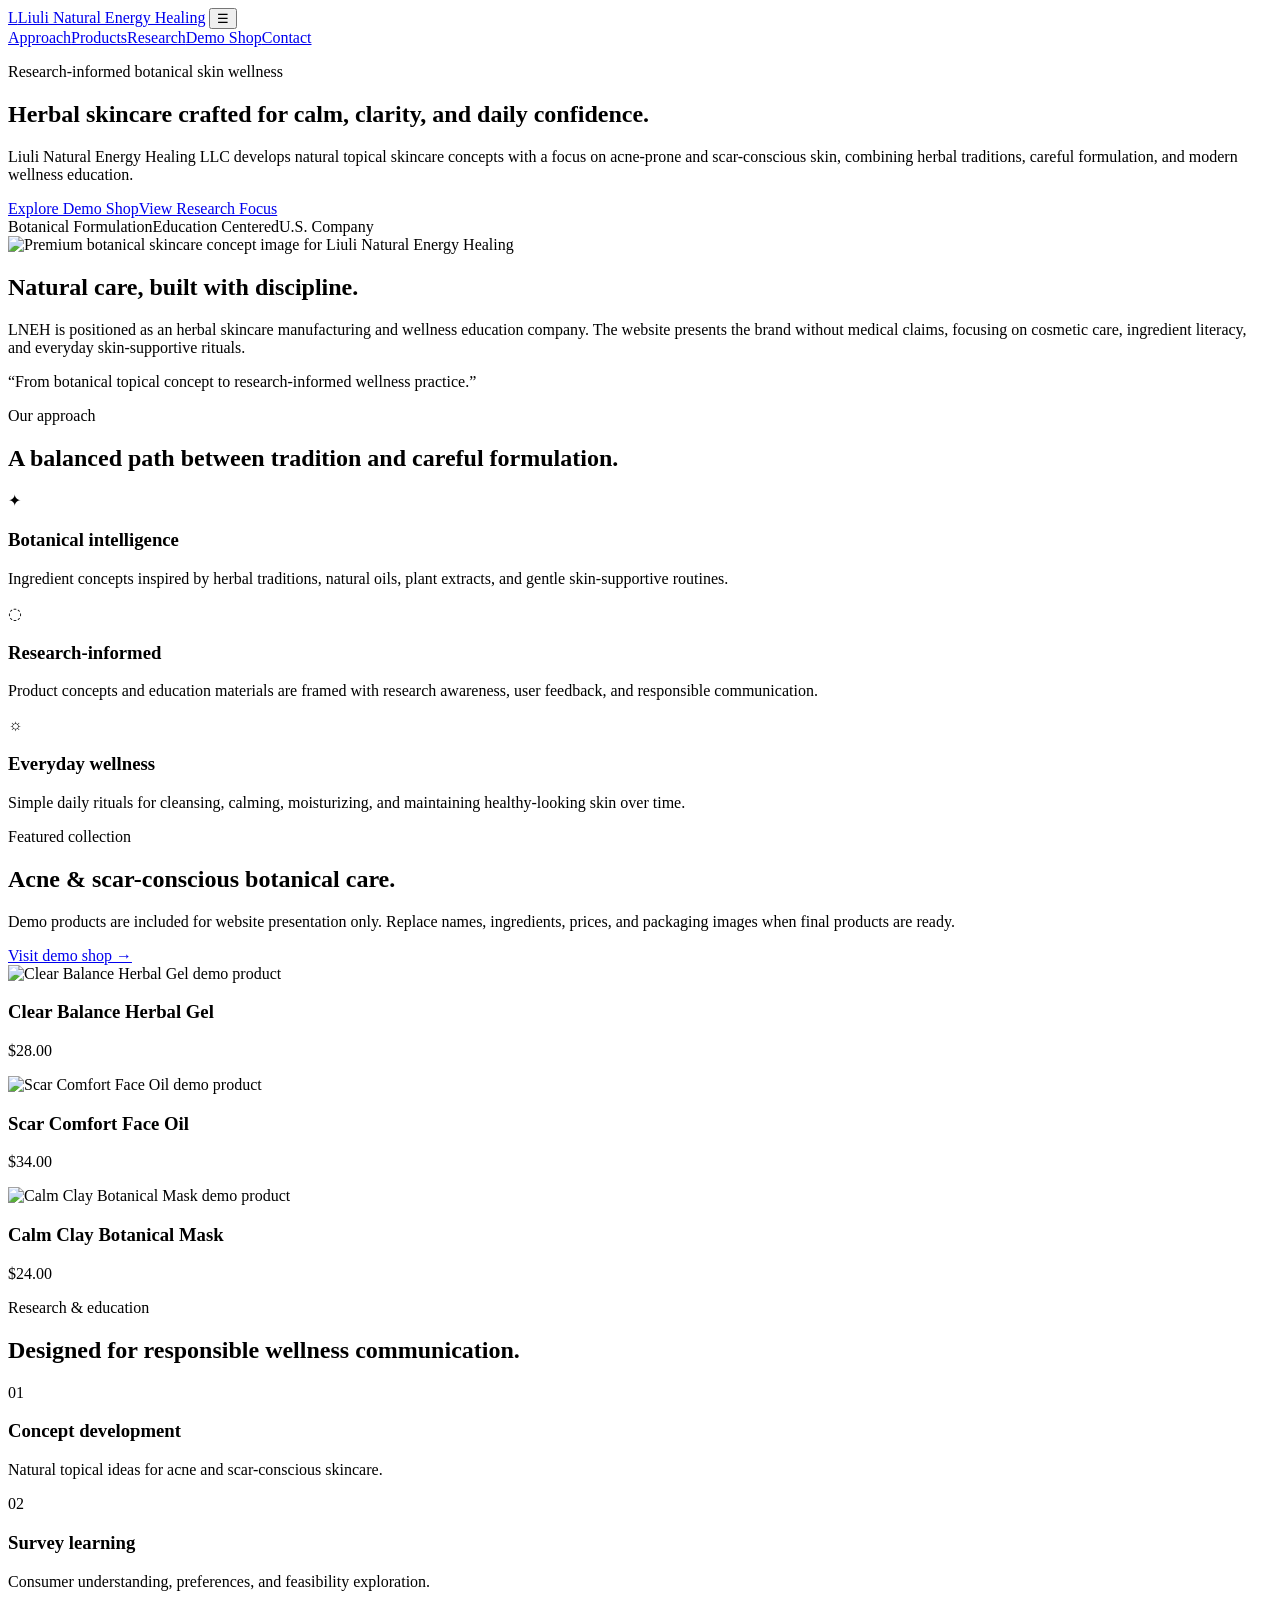
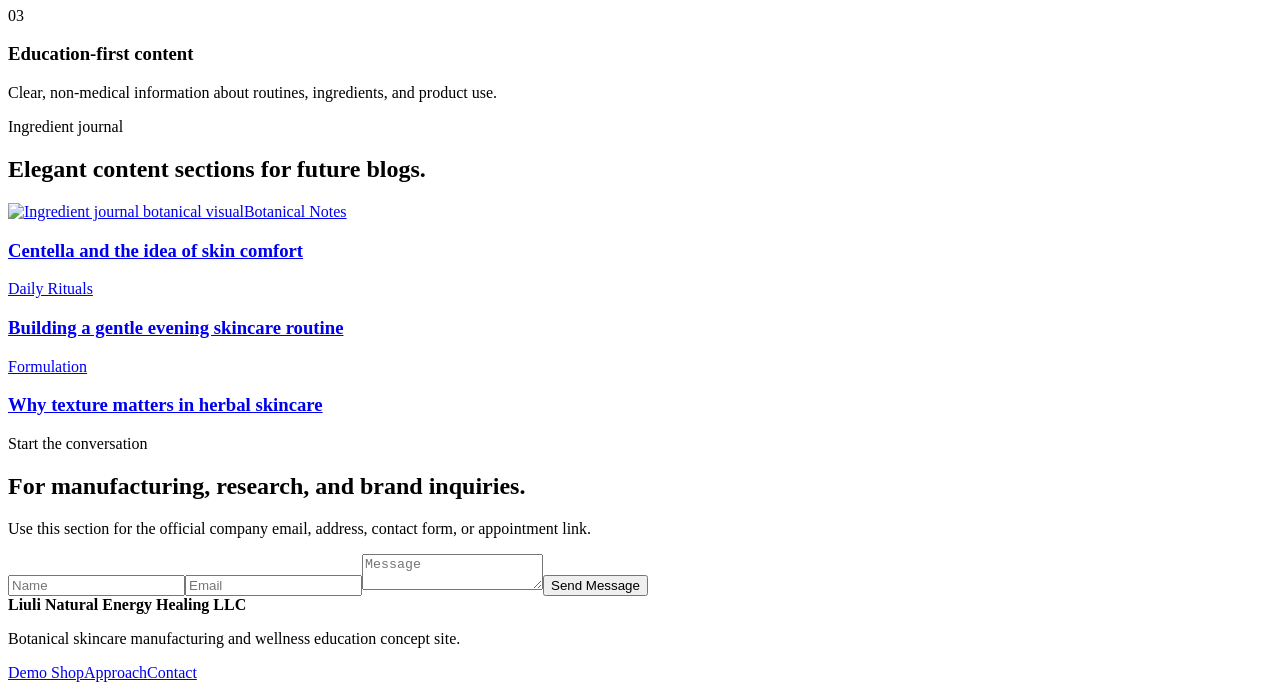
==== index.html @ 3bc0434c "Add files via upload" ====
<!doctype html>
<html lang="en">
<head>
  <meta charset="UTF-8" />
  <meta name="viewport" content="width=device-width, initial-scale=1.0" />
  <title>Liuli Natural Energy Healing | Botanical Skin Wellness</title>
  <meta name="description" content="Liuli Natural Energy Healing is a research-informed herbal skincare and wellness concept focused on botanical acne and scar care education, manufacturing, and natural living." />
  <link rel="preconnect" href="https://fonts.googleapis.com">
  <link rel="preconnect" href="https://fonts.gstatic.com" crossorigin>
  <link href="https://fonts.googleapis.com/css2?family=Cormorant+Garamond:wght@500;600;700&family=Inter:wght@400;500;600;700&display=swap" rel="stylesheet">
  <link rel="stylesheet" href="assets/styles.css" />
</head>
<body>
  <header class="site-header">
    <a class="brand" href="index.html"><span class="brand-mark">L</span><span>Liuli Natural Energy Healing</span></a>
    <button class="nav-toggle" aria-label="Open navigation">☰</button>
    <nav class="nav">
      <a href="#approach">Approach</a><a href="#products">Products</a><a href="#research">Research</a><a href="shop.html">Demo Shop</a><a class="nav-cta" href="#contact">Contact</a>
    </nav>
  </header>

  <main>
    <section class="hero">
      <div class="hero-copy reveal">
        <p class="eyebrow">Research-informed botanical skin wellness</p>
        <h1>Herbal skincare crafted for calm, clarity, and daily confidence.</h1>
        <p class="lead">Liuli Natural Energy Healing LLC develops natural topical skincare concepts with a focus on acne-prone and scar-conscious skin, combining herbal traditions, careful formulation, and modern wellness education.</p>
        <div class="hero-actions"><a class="btn primary" href="shop.html">Explore Demo Shop</a><a class="btn ghost" href="#research">View Research Focus</a></div>
        <div class="trust-row"><span>Botanical Formulation</span><span>Education Centered</span><span>U.S. Company</span></div>
      </div>
      <div class="hero-art reveal">
        <img src="assets/images/hero-botanical-skincare.svg" alt="Premium botanical skincare concept image for Liuli Natural Energy Healing">
      </div>
    </section>

    <section class="section intro-grid">
      <article><h2>Natural care, built with discipline.</h2><p>LNEH is positioned as an herbal skincare manufacturing and wellness education company. The website presents the brand without medical claims, focusing on cosmetic care, ingredient literacy, and everyday skin-supportive rituals.</p></article>
      <article class="note-card"><p>“From botanical topical concept to research-informed wellness practice.”</p></article>
    </section>

    <section id="approach" class="section">
      <div class="section-heading"><p class="eyebrow">Our approach</p><h2>A balanced path between tradition and careful formulation.</h2></div>
      <div class="cards three">
        <div class="card"><span class="icon">✦</span><h3>Botanical intelligence</h3><p>Ingredient concepts inspired by herbal traditions, natural oils, plant extracts, and gentle skin-supportive routines.</p></div>
        <div class="card"><span class="icon">◌</span><h3>Research-informed</h3><p>Product concepts and education materials are framed with research awareness, user feedback, and responsible communication.</p></div>
        <div class="card"><span class="icon">☼</span><h3>Everyday wellness</h3><p>Simple daily rituals for cleansing, calming, moisturizing, and maintaining healthy-looking skin over time.</p></div>
      </div>
    </section>

    <section id="products" class="section split-section">
      <div><p class="eyebrow">Featured collection</p><h2>Acne & scar-conscious botanical care.</h2><p>Demo products are included for website presentation only. Replace names, ingredients, prices, and packaging images when final products are ready.</p><a class="text-link" href="shop.html">Visit demo shop →</a></div>
      <div class="mini-shop">
        <article><img class="mini-img" src="assets/images/clear-balance-gel.svg" alt="Clear Balance Herbal Gel demo product"><h3>Clear Balance Herbal Gel</h3><p>$28.00</p></article>
        <article><img class="mini-img" src="assets/images/scar-comfort-oil.svg" alt="Scar Comfort Face Oil demo product"><h3>Scar Comfort Face Oil</h3><p>$34.00</p></article>
        <article><img class="mini-img" src="assets/images/calm-clay-mask.svg" alt="Calm Clay Botanical Mask demo product"><h3>Calm Clay Botanical Mask</h3><p>$24.00</p></article>
      </div>
    </section>

    <section id="research" class="section research-band">
      <div><p class="eyebrow">Research & education</p><h2>Designed for responsible wellness communication.</h2></div>
      <div class="timeline">
        <div><span>01</span><h3>Concept development</h3><p>Natural topical ideas for acne and scar-conscious skincare.</p></div>
        <div><span>02</span><h3>Survey learning</h3><p>Consumer understanding, preferences, and feasibility exploration.</p></div>
        <div><span>03</span><h3>Education-first content</h3><p>Clear, non-medical information about routines, ingredients, and product use.</p></div>
      </div>
    </section>

    <section class="section journal">
      <div class="section-heading"><p class="eyebrow">Ingredient journal</p><h2>Elegant content sections for future blogs.</h2></div>
      <div class="cards three">
        <a class="article-card image-card" href="#"><img src="assets/images/ingredient-journal.svg" alt="Ingredient journal botanical visual"><span>Botanical Notes</span><h3>Centella and the idea of skin comfort</h3></a>
        <a class="article-card" href="#"><span>Daily Rituals</span><h3>Building a gentle evening skincare routine</h3></a>
        <a class="article-card" href="#"><span>Formulation</span><h3>Why texture matters in herbal skincare</h3></a>
      </div>
    </section>

    <section id="contact" class="section contact-panel">
      <div><p class="eyebrow">Start the conversation</p><h2>For manufacturing, research, and brand inquiries.</h2><p>Use this section for the official company email, address, contact form, or appointment link.</p></div>
      <form><input placeholder="Name"><input placeholder="Email"><textarea placeholder="Message"></textarea><button class="btn primary" type="button">Send Message</button></form>
    </section>
  </main>

  <footer><div><strong>Liuli Natural Energy Healing LLC</strong><p>Botanical skincare manufacturing and wellness education concept site.</p></div><div><a href="shop.html">Demo Shop</a><a href="#approach">Approach</a><a href="#contact">Contact</a></div></footer>
  <script src="assets/script.js"></script>
</body>
</html>
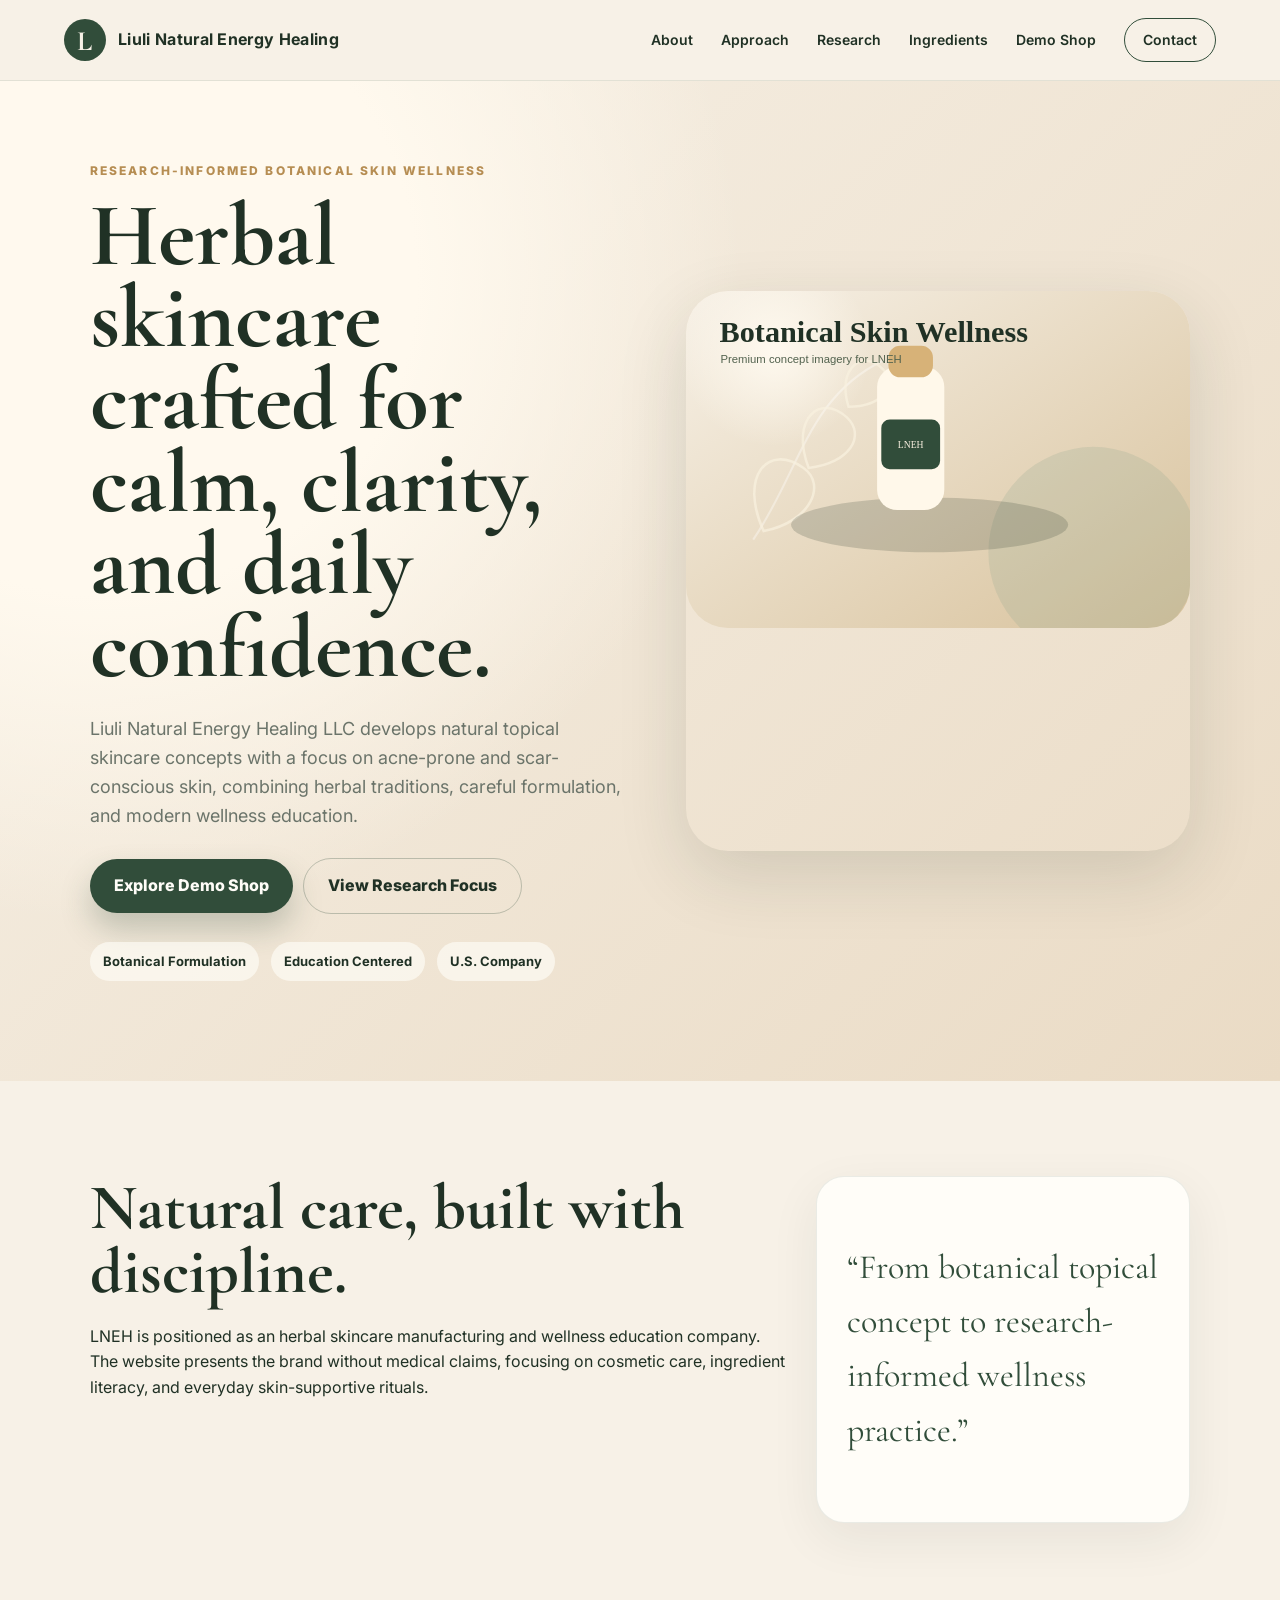
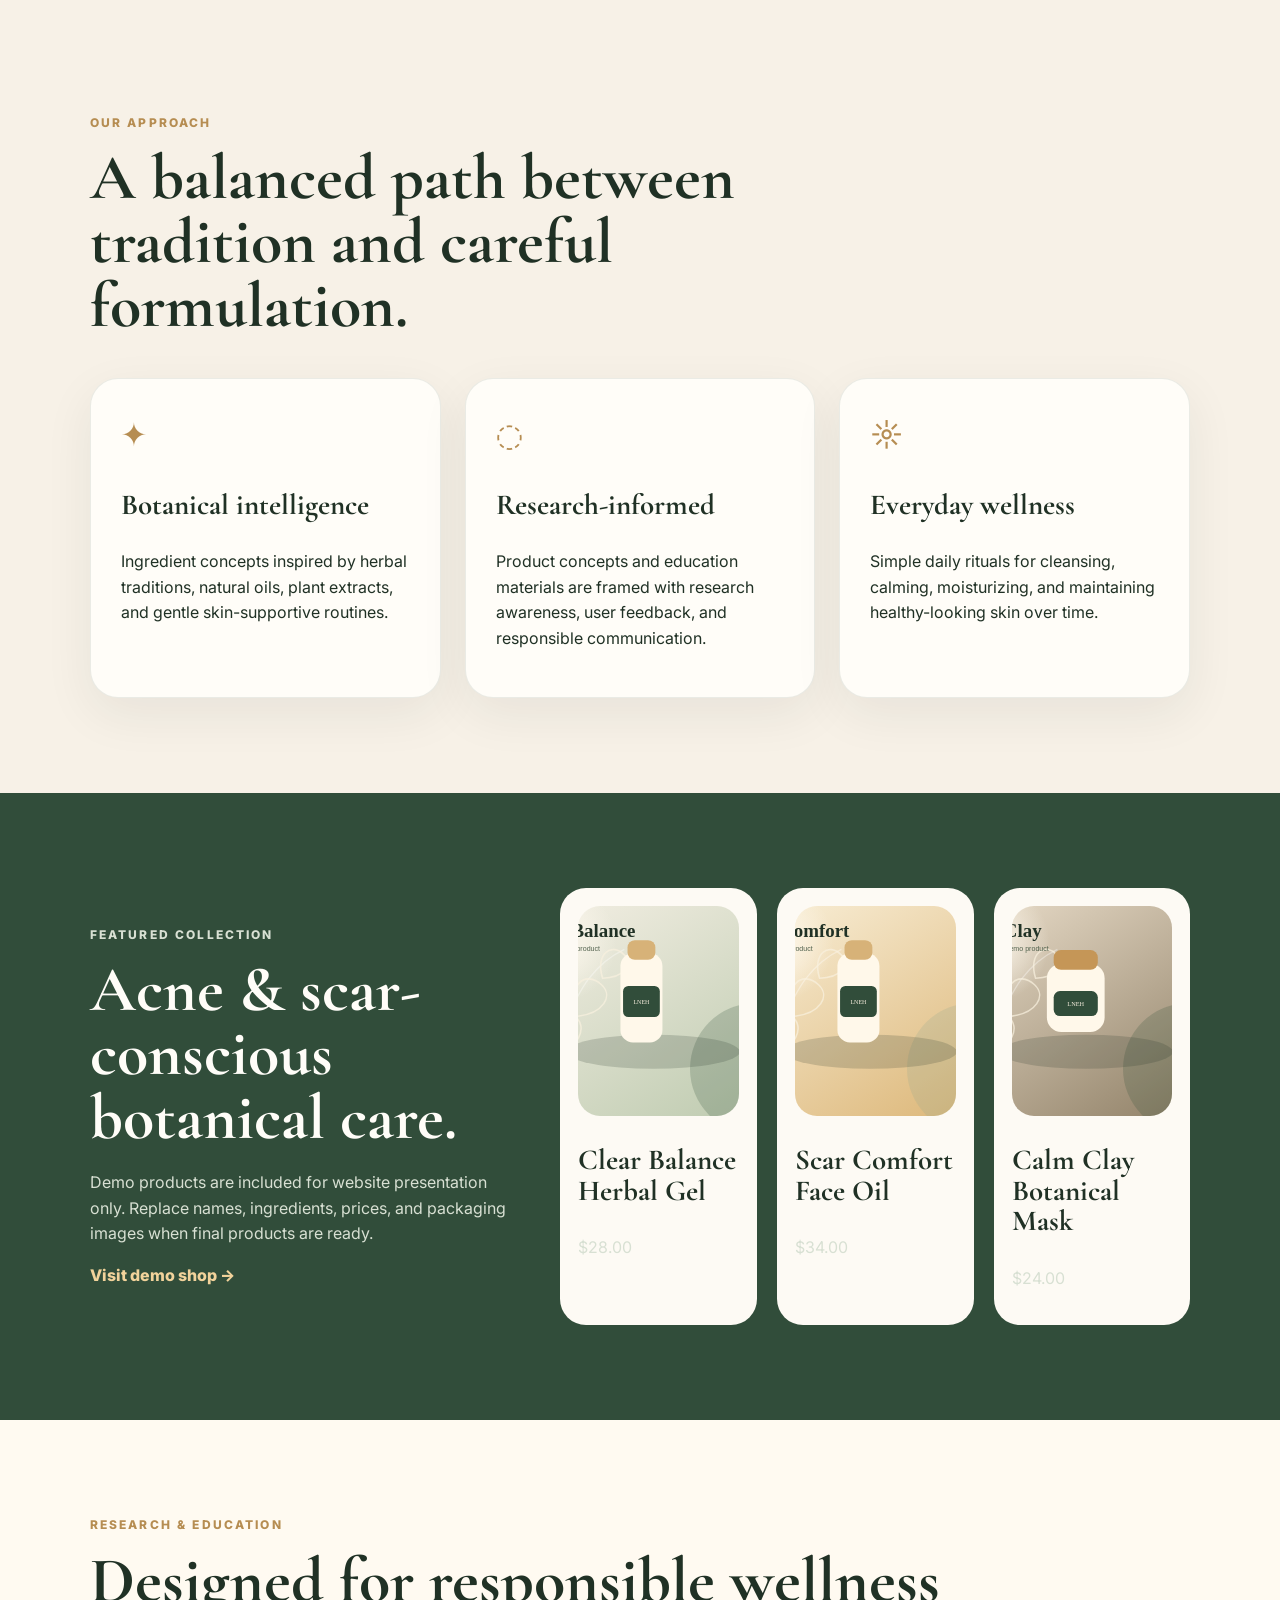
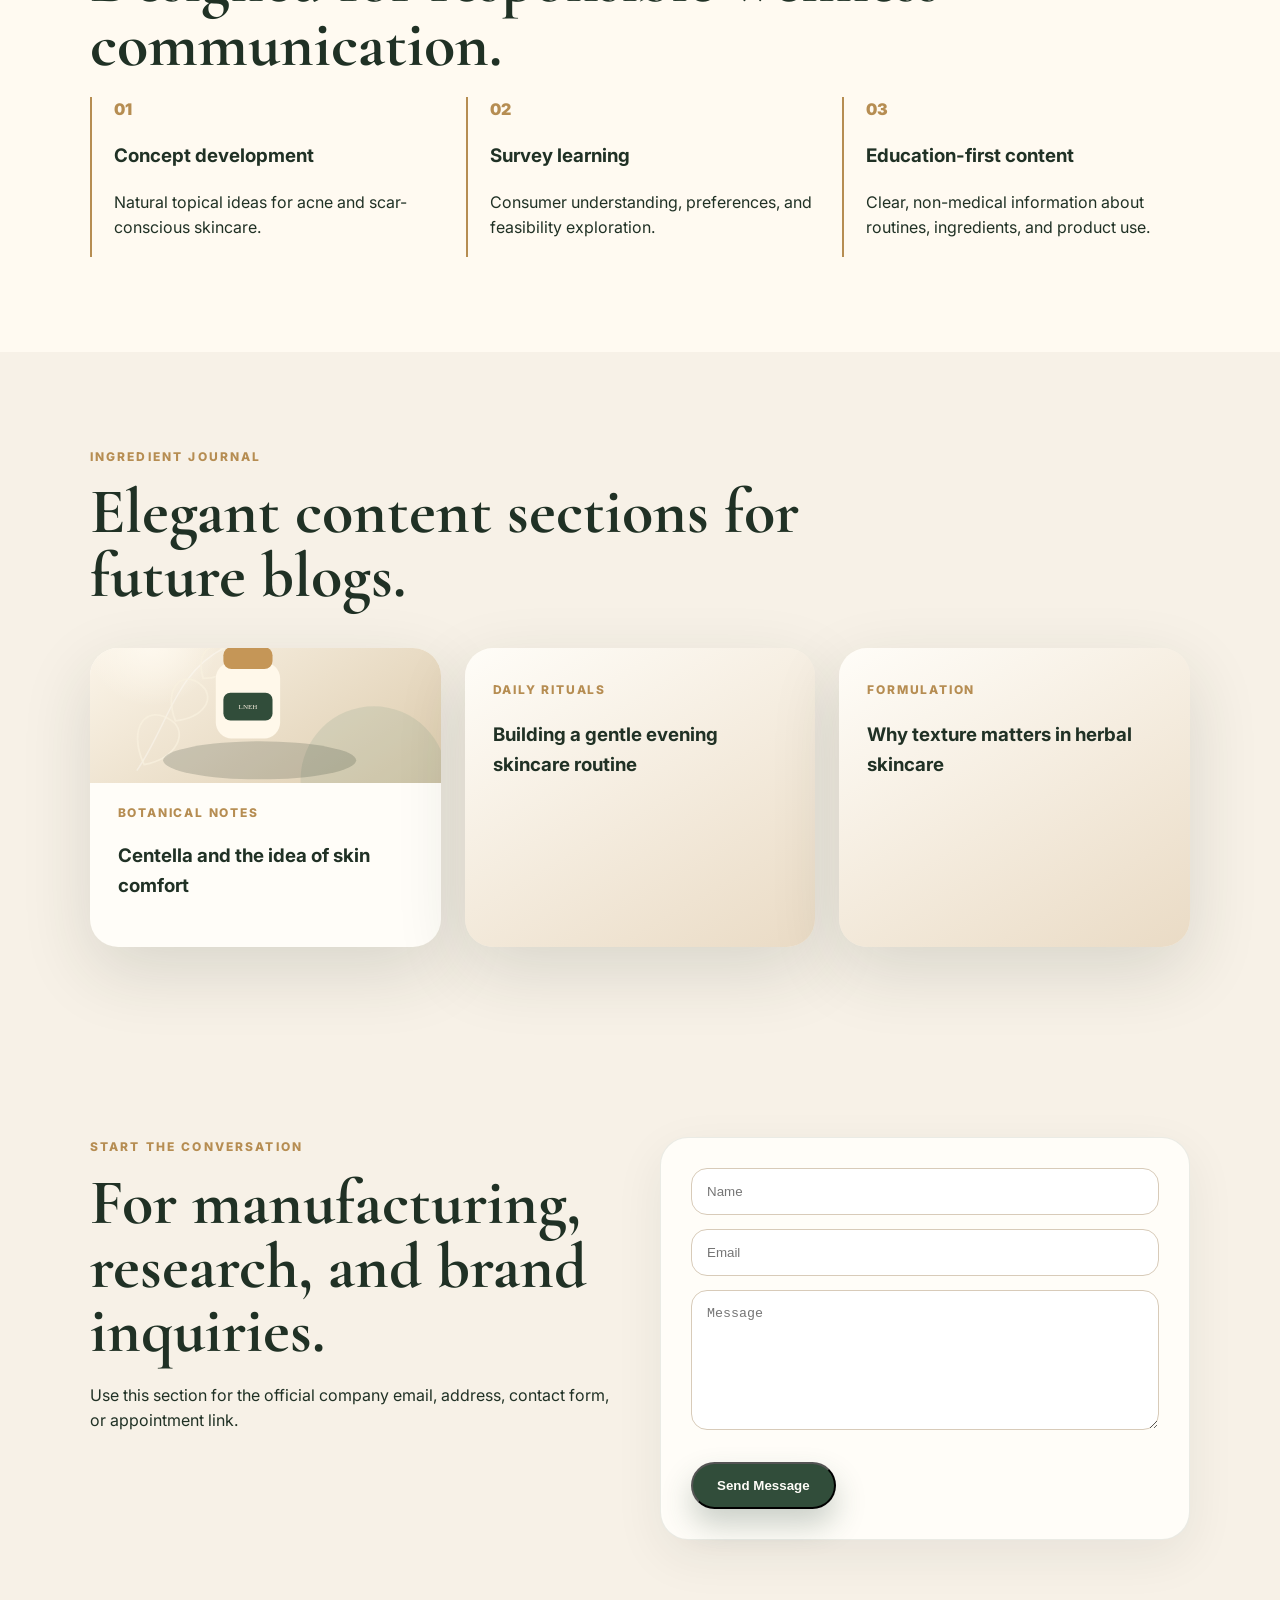
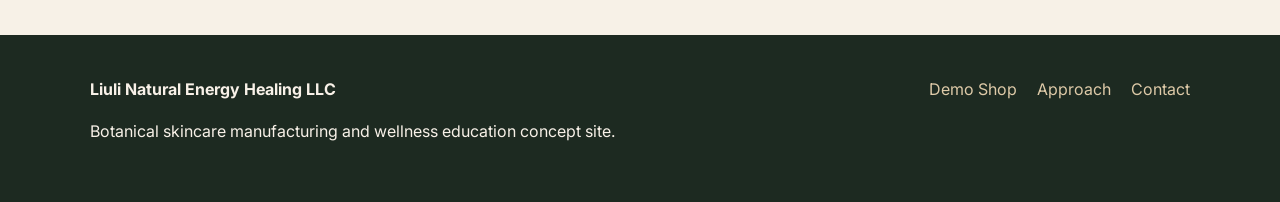
==== commit 93fa3447: "Add files via upload" ====
--- a/index.html
+++ b/index.html
@@ -15,7 +15,7 @@
     <a class="brand" href="index.html"><span class="brand-mark">L</span><span>Liuli Natural Energy Healing</span></a>
     <button class="nav-toggle" aria-label="Open navigation">☰</button>
     <nav class="nav">
-      <a href="#approach">Approach</a><a href="#products">Products</a><a href="#research">Research</a><a href="shop.html">Demo Shop</a><a class="nav-cta" href="#contact">Contact</a>
+      <a href="pages/about.html">About</a><a href="pages/approach.html">Approach</a><a href="pages/research.html">Research</a><a href="pages/ingredients.html">Ingredients</a><a href="shop.html">Demo Shop</a><a class="nav-cta" href="pages/contact.html">Contact</a>
     </nav>
   </header>
 
--- a/assets/styles.css
+++ b/assets/styles.css
@@ -0,0 +1,12 @@
+:root{--ink:#203125;--muted:#6b746a;--cream:#f7f1e7;--soft:#efe3d1;--sage:#8ca58d;--deep:#314d3a;--gold:#b68d52;--white:#fffdf8;--shadow:0 24px 70px rgba(32,49,37,.14);--radius:28px}*{box-sizing:border-box}html{scroll-behavior:smooth}body{margin:0;font-family:Inter,system-ui,sans-serif;color:var(--ink);background:var(--cream);line-height:1.6}a{text-decoration:none;color:inherit}.site-header{position:sticky;top:0;z-index:20;display:flex;align-items:center;justify-content:space-between;padding:18px 5vw;background:rgba(247,241,231,.86);backdrop-filter:blur(18px);border-bottom:1px solid rgba(49,77,58,.1)}.brand{display:flex;align-items:center;gap:12px;font-weight:700;letter-spacing:.02em}.brand-mark{display:grid;place-items:center;width:42px;height:42px;border-radius:50%;background:var(--deep);color:var(--cream);font-family:'Cormorant Garamond',serif;font-size:28px}.nav{display:flex;align-items:center;gap:28px;font-size:14px;font-weight:600}.nav-cta{padding:10px 18px;border:1px solid var(--deep);border-radius:999px}.nav-toggle{display:none;background:none;border:0;font-size:24px}.hero{min-height:86vh;display:grid;grid-template-columns:1.03fr .97fr;gap:60px;align-items:center;padding:80px 7vw 100px;background:radial-gradient(circle at 8% 20%,#fff9ee 0 22%,transparent 45%),linear-gradient(135deg,#f7f1e7 0%,#eadbc5 100%)}.eyebrow{text-transform:uppercase;letter-spacing:.18em;font-size:12px;font-weight:800;color:var(--gold);margin:0 0 14px}.hero h1,.shop-hero h1{font-family:'Cormorant Garamond',serif;font-size:clamp(48px,7vw,94px);line-height:.92;margin:0 0 26px}.lead{font-size:18px;color:var(--muted);max-width:640px}.btn{display:inline-flex;align-items:center;justify-content:center;padding:14px 24px;border-radius:999px;font-weight:800;margin:10px 10px 0 0}.primary{background:var(--deep);color:var(--white);box-shadow:0 16px 30px rgba(49,77,58,.25)}.ghost{border:1px solid rgba(49,77,58,.28)}.trust-row{display:flex;flex-wrap:wrap;gap:12px;margin-top:28px}.trust-row span{padding:9px 13px;border-radius:999px;background:rgba(255,253,248,.65);font-size:13px;font-weight:700}.hero-art{position:relative;min-height:560px;border-radius:42px;overflow:hidden;background:linear-gradient(160deg,#344f3c,#8ca58d 52%,#decaa8);box-shadow:var(--shadow)}.hero-art:before{content:"";position:absolute;inset:8%;border:1px solid rgba(255,255,255,.35);border-radius:36px}.float-card{position:absolute;left:10%;bottom:11%;width:250px;background:rgba(255,253,248,.9);border-radius:24px;padding:24px;box-shadow:var(--shadow);z-index:2}.jar{height:210px;border-radius:34px 34px 44px 44px;background:linear-gradient(#fff8ec,#d3a66d 35%,#314d3a 36% 72%,#f4ead7 72%);box-shadow:inset 0 0 0 1px rgba(0,0,0,.05);margin-bottom:18px}.orb{position:absolute;border-radius:50%;filter:blur(.2px);opacity:.7}.orb-one{width:230px;height:230px;right:10%;top:12%;background:rgba(255,255,255,.18)}.orb-two{width:180px;height:180px;right:30%;bottom:8%;background:rgba(182,141,82,.35)}.botanical-frame{position:absolute;right:8%;top:12%;display:grid;gap:12px}.botanical-frame span{padding:11px 16px;background:rgba(255,253,248,.78);border-radius:999px;font-weight:700;color:var(--deep)}.section{padding:95px 7vw}.intro-grid{display:grid;grid-template-columns:1.3fr .7fr;gap:30px}.section h2{font-family:'Cormorant Garamond',serif;font-size:clamp(36px,5vw,64px);line-height:1;margin:0 0 20px}.note-card,.card,.product,.filters,.contact-panel form{background:var(--white);border:1px solid rgba(49,77,58,.1);border-radius:var(--radius);padding:30px;box-shadow:0 16px 50px rgba(32,49,37,.07)}.note-card{display:grid;place-items:center;font-family:'Cormorant Garamond',serif;font-size:34px;color:var(--deep)}.section-heading{max-width:780px;margin-bottom:40px}.cards{display:grid;gap:24px}.three{grid-template-columns:repeat(3,1fr)}.card .icon{font-size:32px;color:var(--gold)}.card h3,.product h3,.mini-shop h3{font-family:'Cormorant Garamond',serif;font-size:29px;line-height:1.05}.split-section{display:grid;grid-template-columns:.8fr 1.2fr;gap:50px;align-items:center;background:var(--deep);color:var(--white)}.split-section p{color:#d8e0d3}.text-link{font-weight:800;color:#f2d39b}.mini-shop{display:grid;grid-template-columns:repeat(3,1fr);gap:20px}.mini-shop article{background:#fdfaf4;color:var(--ink);border-radius:26px;padding:18px}.mini-img,.product-img{height:210px;border-radius:22px;background:linear-gradient(145deg,#f4ead7,#c99d60);position:relative;overflow:hidden}.mini-img:after,.product-img:after{content:"";position:absolute;width:105px;height:145px;border-radius:25px;left:50%;top:50%;transform:translate(-50%,-50%);background:linear-gradient(#fbf4e8,#e0bb7a 35%,#314d3a 36% 70%,#fff8ea 70%);box-shadow:0 20px 40px rgba(0,0,0,.16)}.serum,.oil{background:linear-gradient(145deg,#ebe4c9,#a6b999)}.mask,.clay{background:linear-gradient(145deg,#dacdb7,#796a52)}.research-band{background:#fffaf1}.timeline{display:grid;grid-template-columns:repeat(3,1fr);gap:28px}.timeline div{border-left:2px solid var(--gold);padding-left:22px}.timeline span{font-weight:900;color:var(--gold)}.article-card{display:block;min-height:240px;background:linear-gradient(150deg,#fffdf8,#eadbc5);border-radius:var(--radius);padding:28px;box-shadow:var(--shadow)}.article-card span{font-size:12px;text-transform:uppercase;letter-spacing:.15em;color:var(--gold);font-weight:800}.contact-panel{display:grid;grid-template-columns:1fr 1fr;gap:40px;align-items:start}.contact-panel input,.contact-panel textarea{width:100%;margin-bottom:14px;padding:15px;border-radius:16px;border:1px solid #d8cbb9;background:#fff}.contact-panel textarea{min-height:140px}footer{display:flex;justify-content:space-between;gap:30px;padding:42px 7vw;background:#1d2a21;color:#f8f1e8}footer a{display:inline-block;margin-left:20px;color:#decaa8}.shop-hero{padding:90px 7vw 55px;background:linear-gradient(135deg,#f7f1e7,#eadbc5)}.shop-hero p{max-width:680px;color:var(--muted)}.shop-layout{display:grid;grid-template-columns:260px 1fr;gap:28px;padding:40px 7vw 95px}.filters{height:max-content;position:sticky;top:96px}.filters a{display:block;padding:12px 0;border-bottom:1px solid #eadbc5;font-weight:700}.filter-note{margin-top:20px;padding:14px;background:#f5ead8;border-radius:16px;font-size:13px}.product-grid{display:grid;grid-template-columns:repeat(3,1fr);gap:24px}.badge{display:inline-block;margin-top:18px;color:var(--gold);font-size:12px;text-transform:uppercase;font-weight:900;letter-spacing:.13em}.product button{width:100%;border:0;border-radius:999px;background:var(--deep);color:var(--white);padding:13px 18px;font-weight:800;margin-top:12px}.mist{background:linear-gradient(145deg,#f5e4c9,#b8c5a9)}.cream{background:linear-gradient(145deg,#fff0d6,#dbb97a)}.kit{background:linear-gradient(145deg,#efe2c8,#6f8a70)}.reveal{opacity:0;transform:translateY(18px);transition:.8s ease}.reveal.visible{opacity:1;transform:none}@media(max-width:920px){.hero,.intro-grid,.split-section,.contact-panel,.shop-layout{grid-template-columns:1fr}.three,.mini-shop,.timeline,.product-grid{grid-template-columns:1fr 1fr}.nav{display:none;position:absolute;left:5vw;right:5vw;top:78px;flex-direction:column;background:var(--white);padding:22px;border-radius:22px;box-shadow:var(--shadow)}.nav.open{display:flex}.nav-toggle{display:block}.hero-art{min-height:480px}.filters{position:static}}@media(max-width:620px){.hero{padding-top:50px}.three,.mini-shop,.timeline,.product-grid{grid-template-columns:1fr}.hero-art{min-height:420px}.float-card{width:220px}.site-header{padding:14px 4vw}.brand span:last-child{font-size:13px}footer{display:block}footer a{margin:10px 16px 0 0}}
+
+/* Real visual assets */
+.hero-art{background:none;box-shadow:var(--shadow)}
+.hero-art:before,.float-card,.orb,.botanical-frame{display:none}
+.hero-art img{width:100%;height:100%;object-fit:cover;display:block;border-radius:42px}
+.mini-img,.product-img{display:block;width:100%;height:210px;object-fit:cover;border-radius:22px;background:none;position:static}
+.mini-img:after,.product-img:after{display:none}
+.image-card{overflow:hidden;padding:0;background:var(--white)}
+.image-card img{width:100%;height:135px;object-fit:cover;display:block;margin-bottom:20px}
+.image-card span,.image-card h3{display:block;padding-left:28px;padding-right:28px}
+.image-card h3{padding-bottom:28px}
